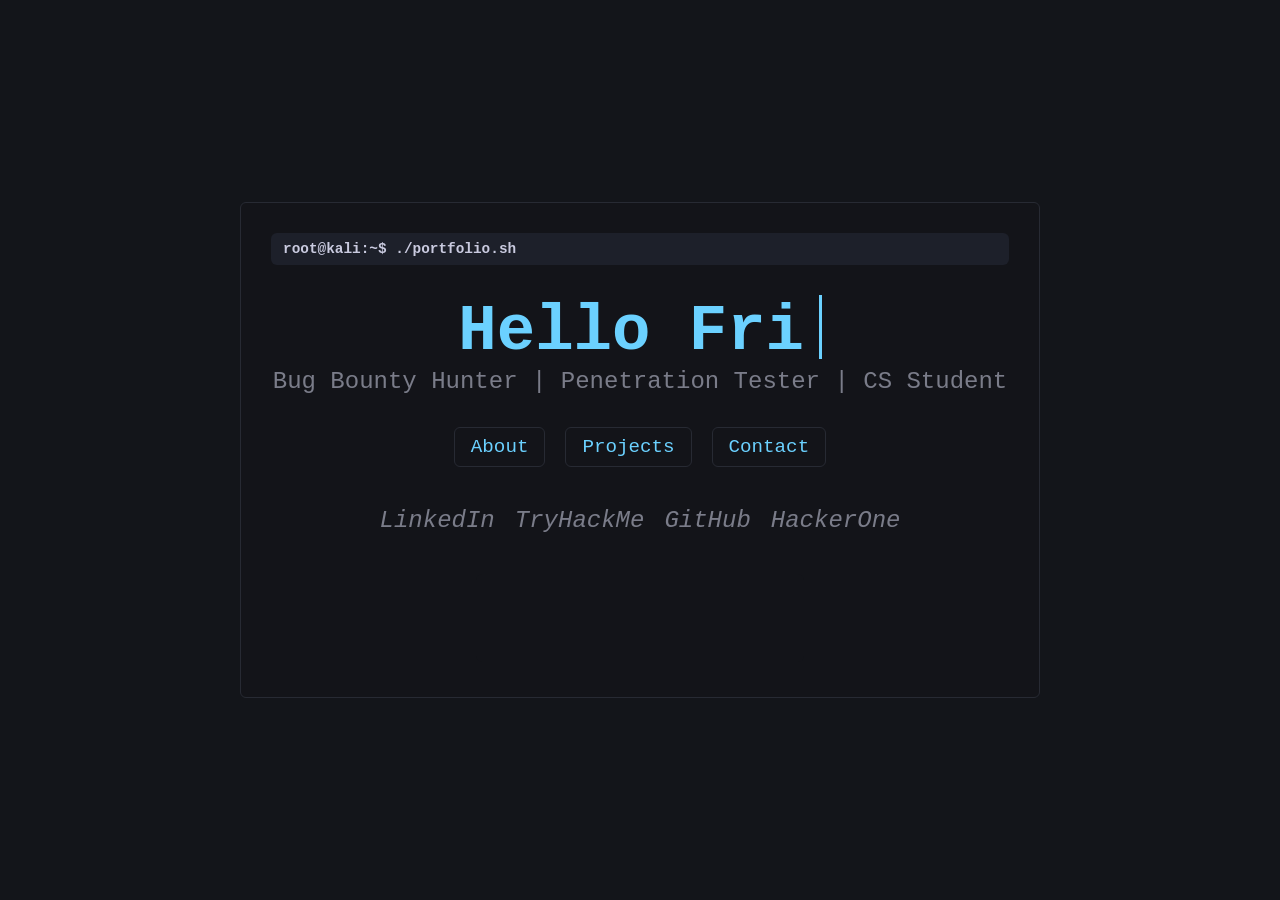
==== index.html @ dfcfa080 "Update typing messages in index.html Removed 'Hello World.' from the typing messages." ====
<!DOCTYPE html>
<html lang="en">
<head>
    <meta charset="UTF-8">
    <meta name="viewport" content="width=device-width, initial-scale=1.0">
    <title>0xSponge - Penetration Tester Portfolio</title>
            <style>
        /* 9. Ghost Shell - Ethereal gray/blue theme */
        :root {
            --bg-primary: #13151a;
            --bg-secondary: rgba(19, 21, 26, 0.8);
            --text-primary: #c9cadf;
            --text-secondary: #7a7c89;
            --accent: #6bd1ff;
            --border: #272a33;
            --header: #1d202a;
        }



        * {
            margin: 0;
            padding: 0;
            box-sizing: border-box;
            font-family: 'Courier New', monospace;
        }

        body {
            background-color: var(--bg-primary);
            color: var(--text-primary);
            height: 100vh;
            display: flex;
            justify-content: center;
            align-items: center;
            flex-direction: column;
            overflow: hidden;
        }

        .container {
            text-align: center;
            padding: 30px;
            background-color: var(--bg-secondary);
            border: 1px solid var(--border);
            border-radius: 6px;
            max-width: 800px;
            width: 90%;
        }

        .typing-text {
            font-size: 4rem;
            font-weight: bold;
            height: 6rem;
            margin-bottom: 2rem;
            color: var(--accent);
        }

        .cursor {
            display: inline-block;
            width: 3px;
            background-color: var(--accent);
            animation: blink 1s infinite;
            margin-left: 5px;
            height: 4rem;
            position: relative;
            top: 10px;
        }

        @keyframes blink {
            0%, 100% { opacity: 1; }
            50% { opacity: 0; }
        }

        .subtitle {
            font-size: 1.5rem;
            margin-bottom: 2rem;
            color: var(--text-secondary);
        }

        .nav-links {
            display: flex;
            justify-content: center;
            gap: 20px;
            margin-top: 20px;
            flex-wrap: wrap;
        }

        .nav-link {
            color: var(--accent);
            text-decoration: none;
            font-size: 1.2rem;
            padding: 8px 16px;
            border: 1px solid var(--border);
            border-radius: 6px;
            transition: all 0.3s ease;
        }

        .nav-link:hover {
            background-color: var(--header);
            border-color: var(--accent);
        }

        .social-icons {
            display: flex;
            justify-content: center;
            gap: 20px;
            margin-top: 40px;
        }

        .social-icon {
            color: var(--text-secondary);
            font-size: 1.5rem;
            transition: color 0.3s ease;
            text-decoration: none;
        }

        .social-icon:hover {
            color: var(--accent);
        }

        .badge-container {
            margin-top: 40px;
            display: inline-block;
            border: 0px solid var(--border);
            border-radius: 6px;
            background-color: var(--bg-secondary);
        }

        .badge-container iframe {
            display: block;
            width: 328.5px;
            height: 87.5px;
            border: none;
        }

        .terminal-header {
            background-color: var(--header);
            color: var(--text-primary);
            padding: 8px 12px;
            font-weight: bold;
            text-align: left;
            margin-bottom: 20px;
            border-radius: 6px;
            font-size: 0.9rem;
        }
    </style>
</head>
<body>
    <div class="container">
        <div class="terminal-header">
            root@kali:~$ ./portfolio.sh
        </div>
        
        <div class="typing-container">
            <span class="typing-text"></span>
            <span class="cursor"></span>
        </div>
        
        <p class="subtitle">Bug Bounty Hunter | Penetration Tester | CS Student</p>
        
        <div class="nav-links">
            <a href="about.html" class="nav-link">About</a>
            <a href="projects.html" class="nav-link">Projects</a>
            <a href="contact.html" class="nav-link">Contact</a>
        </div>
        
        <div class="social-icons">
            <a href="https://www.linkedin.com/in/adhamkhairy" class="social-icon" target="_blank">
                <i>LinkedIn</i>
            </a>
            <a href="https://tryhackme.com/p/justbeing.adham" class="social-icon" target="_blank">
                <i>TryHackMe</i>
            </a>
            <a href="https://github.com/ADHAM-KHAIRY" class="social-icon" target="_blank">
                <i>GitHub</i>
            </a>
            <a href="https://hackerone.com/0xsponge" class="social-icon" target="_blank">
                <i>HackerOne</i>
            </a>
        </div>
        
        <div class="badge-container">
            <iframe src="https://tryhackme.com/api/v2/badges/public-profile?userPublicId=3584664"></iframe>
        </div>
    </div>

    <script>
        document.addEventListener('DOMContentLoaded', function() {
            const textElement = document.querySelector('.typing-text');
            const messages = ['Hello Friend...', '0xSponge'];
            let messageIndex = 0;
            let charIndex = 0;
            let isDeleting = false;
            let typingSpeed = 100;
            let deletingSpeed = 90;
            let pauseBeforeDelete = 700;
            let pauseBeforeType = 300;
            
            function type() {
                const currentMessage = messages[messageIndex];
                
                if (isDeleting) {
                    textElement.textContent = currentMessage.substring(0, charIndex - 1);
                    charIndex--;
                    typingSpeed = deletingSpeed;
                    
                    if (charIndex === 0) {
                        isDeleting = false;
                        messageIndex = (messageIndex + 1) % messages.length;
                        typingSpeed = pauseBeforeType;
                    }
                } else {
                    textElement.textContent = currentMessage.substring(0, charIndex + 1);
                    charIndex++;
                    
                    if (charIndex === currentMessage.length) {
                        isDeleting = true;
                        typingSpeed = pauseBeforeDelete;
                    }
                }
                
                setTimeout(type, typingSpeed);
            }
            
            setTimeout(type, pauseBeforeType);
        });
    </script>
</body>
</html>
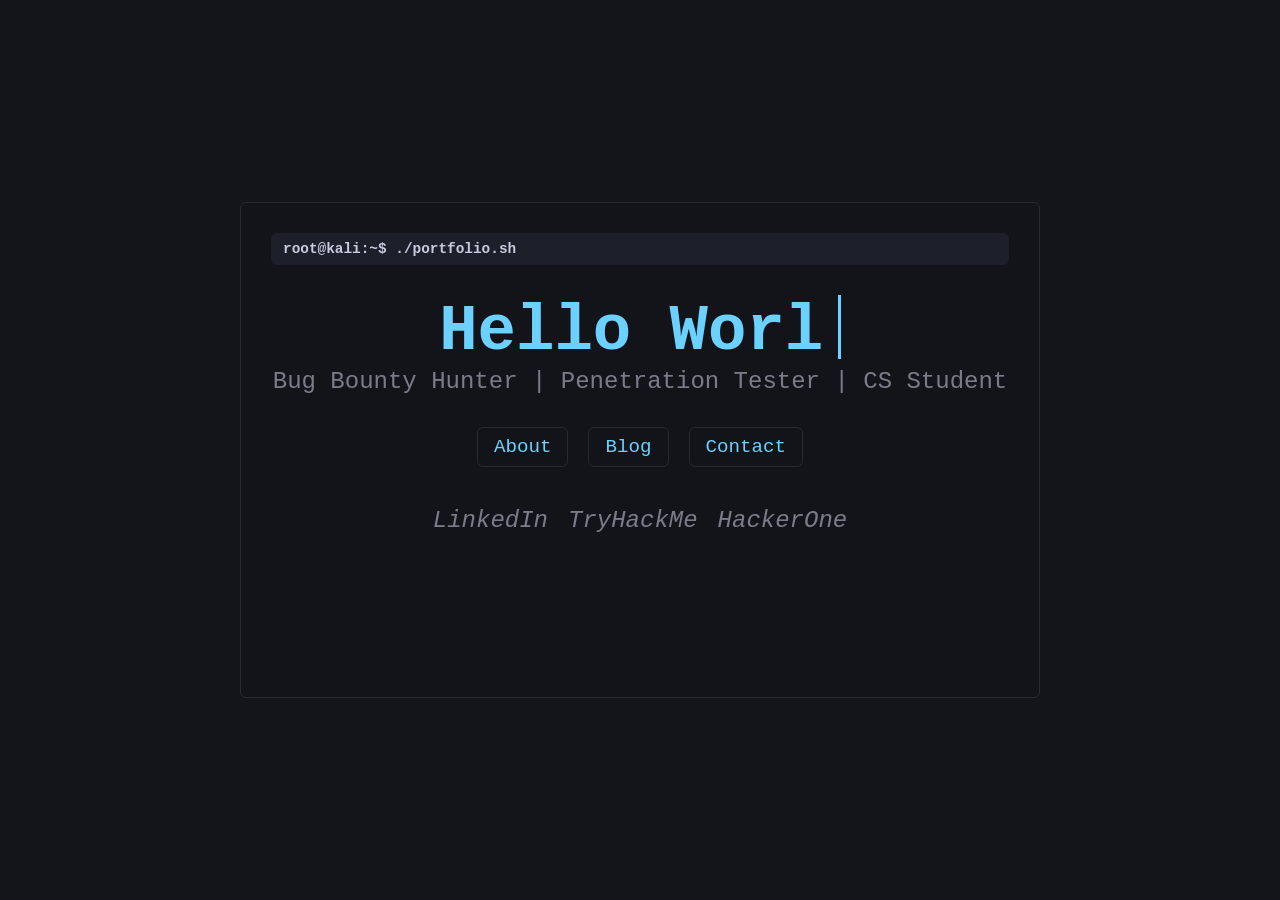
==== commit 2dcd7622: "Refactor index.html for title and responsiveness Updated title and modified social links in index.ht" ====
--- a/index.html
+++ b/index.html
@@ -3,7 +3,7 @@
 <head>
     <meta charset="UTF-8">
     <meta name="viewport" content="width=device-width, initial-scale=1.0">
-    <title>0xSponge - Penetration Tester Portfolio</title>
+    <title>0xSponge</title>
             <style>
         /* 9. Ghost Shell - Ethereal gray/blue theme */
         :root {
@@ -142,6 +142,77 @@
             border-radius: 6px;
             font-size: 0.9rem;
         }
+        
+        @media (max-width: 768px) {
+            .container {
+                padding: 20px 15px;
+                width: 95%;
+            }
+            
+            .typing-text {
+                font-size: 2.5rem;
+                height: 4rem;
+            }
+            
+            .cursor {
+                height: 2.5rem;
+            }
+            
+            .subtitle {
+                font-size: 1.1rem;
+            }
+            
+            .nav-links {
+                gap: 12px;
+            }
+            
+            .nav-link {
+                font-size: 1rem;
+                padding: 6px 12px;
+            }
+            
+            .social-icons {
+                gap: 15px;
+                flex-wrap: wrap;
+            }
+            
+            .social-icon {
+                font-size: 1.2rem;
+            }
+            
+            .terminal-header {
+                font-size: 0.75rem;
+            }
+        }
+        
+        @media (max-width: 480px) {
+            .typing-text {
+                font-size: 2rem;
+                height: 3.5rem;
+            }
+            
+            .cursor {
+                height: 2rem;
+            }
+            
+            .subtitle {
+                font-size: 1rem;
+            }
+            
+            .nav-link {
+                font-size: 0.9rem;
+                padding: 5px 10px;
+            }
+            
+            .terminal-header {
+                font-size: 0.7rem;
+            }
+            
+            .badge-container iframe {
+                width: 280px;
+                height: 75px;
+            }
+        }
     </style>
 </head>
 <body>
@@ -159,21 +230,18 @@
         
         <div class="nav-links">
             <a href="about.html" class="nav-link">About</a>
-            <a href="projects.html" class="nav-link">Projects</a>
+            <a href="blog.html" class="nav-link">Blog</a>
             <a href="contact.html" class="nav-link">Contact</a>
         </div>
         
         <div class="social-icons">
-            <a href="https://www.linkedin.com/in/adhamkhairy" class="social-icon" target="_blank">
+            <a href="https://www.linkedin.com/in/adham-khairy-985834323/" class="social-icon" target="_blank">
                 <i>LinkedIn</i>
             </a>
-            <a href="https://tryhackme.com/p/justbeing.adham" class="social-icon" target="_blank">
+            <a href="https://tryhackme.com/p/0xAdham" class="social-icon" target="_blank">
                 <i>TryHackMe</i>
             </a>
-            <a href="https://github.com/ADHAM-KHAIRY" class="social-icon" target="_blank">
-                <i>GitHub</i>
-            </a>
-            <a href="https://hackerone.com/0xsponge" class="social-icon" target="_blank">
+            <a href="https://hackerone.com/0xadham?type=user" class="social-icon" target="_blank">
                 <i>HackerOne</i>
             </a>
         </div>
@@ -186,7 +254,7 @@
     <script>
         document.addEventListener('DOMContentLoaded', function() {
             const textElement = document.querySelector('.typing-text');
-            const messages = ['Hello Friend...', '0xSponge'];
+            const messages = ['Hello World.', 'Hello Friend...', '0xSponge'];
             let messageIndex = 0;
             let charIndex = 0;
             let isDeleting = false;
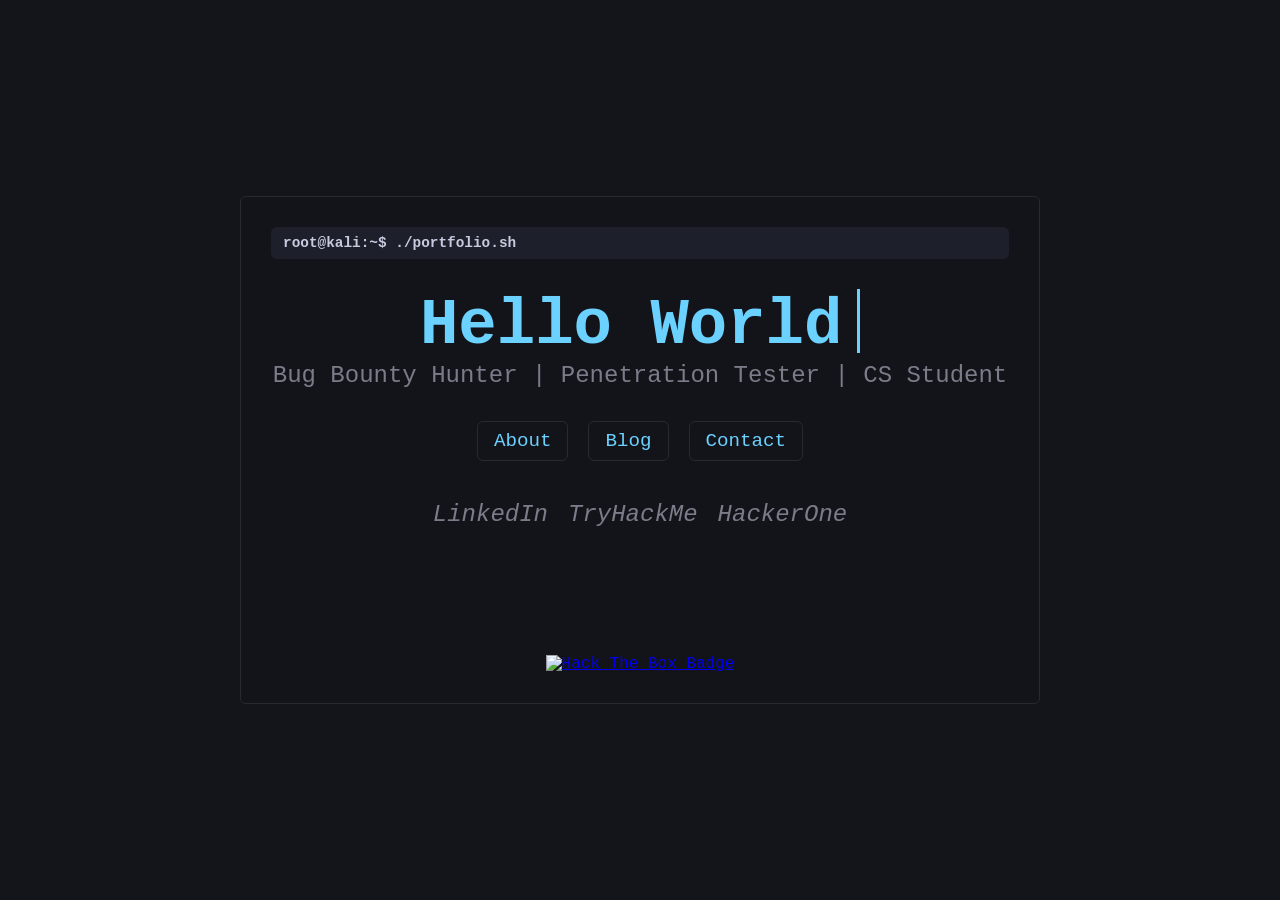
==== commit 3e06e1de: "Add Hack The Box badge link to index.html" ====
--- a/index.html
+++ b/index.html
@@ -248,6 +248,9 @@
         
         <div class="badge-container">
             <iframe src="https://tryhackme.com/api/v2/badges/public-profile?userPublicId=3584664"></iframe>
+            <a href="https://app.hackthebox.com/users/2482072" target="_blank">
+              <img src="https://www.hackthebox.com/badge/image/2482072" alt="Hack The Box Badge">
+            </a>
         </div>
     </div>
 
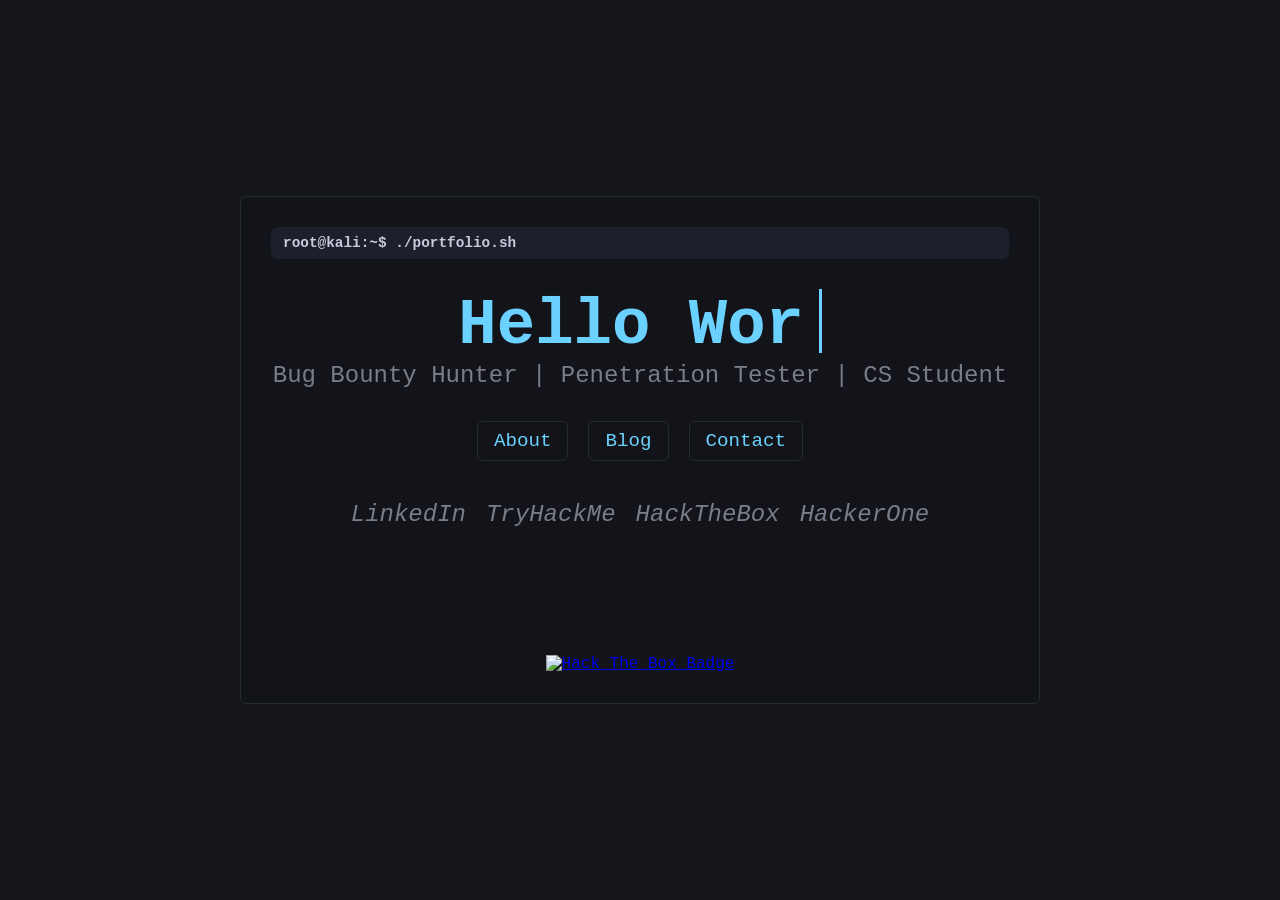
==== commit c248ef0a: "Add HackTheBox link to social icons" ====
--- a/index.html
+++ b/index.html
@@ -240,6 +240,9 @@
             </a>
             <a href="https://tryhackme.com/p/0xAdham" class="social-icon" target="_blank">
                 <i>TryHackMe</i>
+            </a>
+            <a href="https://app.hackthebox.com/users/2482072" class="social-icon" target="_blank">
+                <i>HackTheBox</i>
             </a>
             <a href="https://hackerone.com/0xadham?type=user" class="social-icon" target="_blank">
                 <i>HackerOne</i>
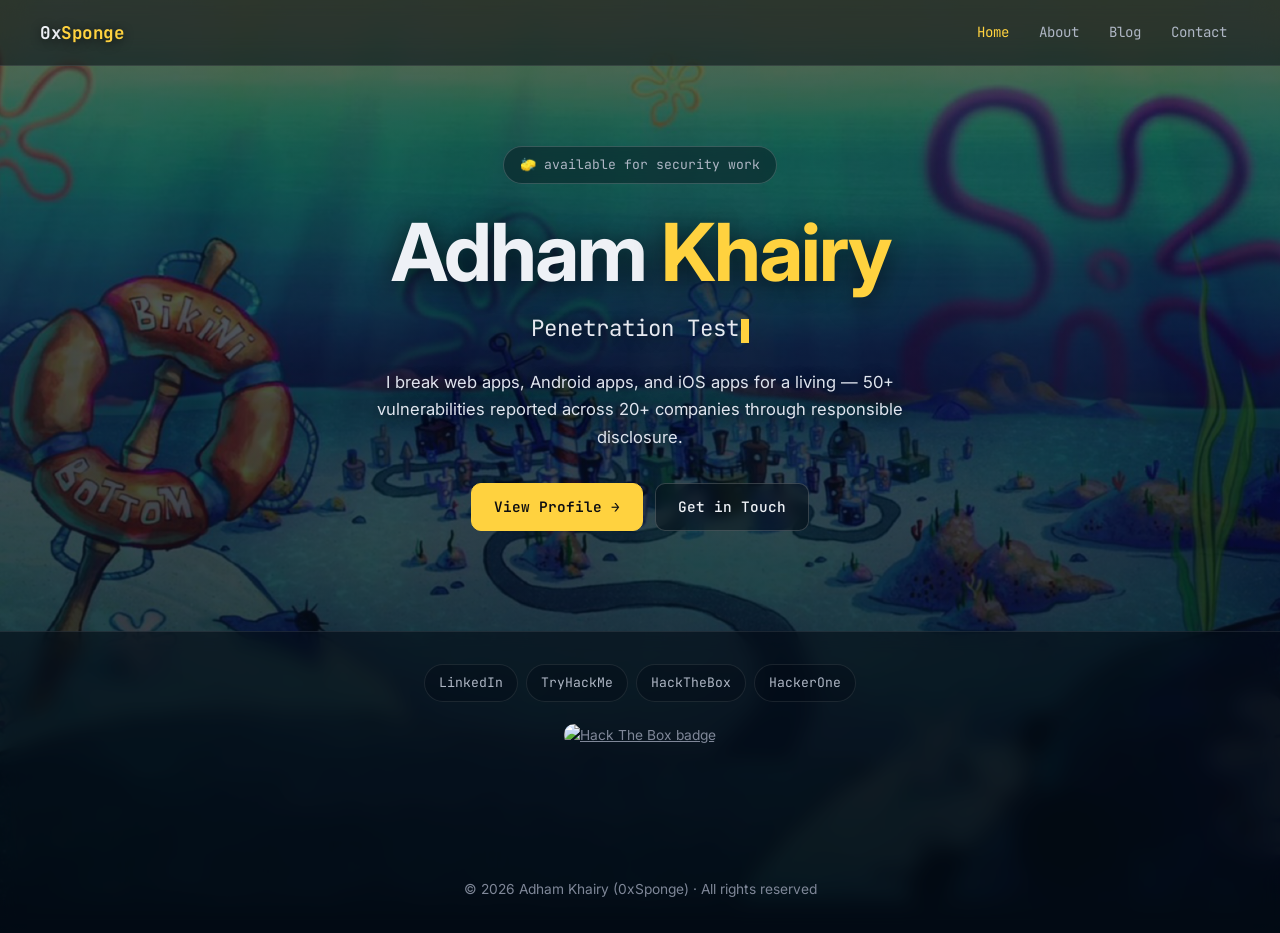
==== commit 7491cc22: "Add files via upload" ====
--- a/index.html
+++ b/index.html
@@ -3,300 +3,60 @@
 <head>
     <meta charset="UTF-8">
     <meta name="viewport" content="width=device-width, initial-scale=1.0">
-    <title>0xSponge</title>
-            <style>
-        /* 9. Ghost Shell - Ethereal gray/blue theme */
-        :root {
-            --bg-primary: #13151a;
-            --bg-secondary: rgba(19, 21, 26, 0.8);
-            --text-primary: #c9cadf;
-            --text-secondary: #7a7c89;
-            --accent: #6bd1ff;
-            --border: #272a33;
-            --header: #1d202a;
-        }
-
-
-
-        * {
-            margin: 0;
-            padding: 0;
-            box-sizing: border-box;
-            font-family: 'Courier New', monospace;
-        }
-
-        body {
-            background-color: var(--bg-primary);
-            color: var(--text-primary);
-            height: 100vh;
-            display: flex;
-            justify-content: center;
-            align-items: center;
-            flex-direction: column;
-            overflow: hidden;
-        }
-
-        .container {
-            text-align: center;
-            padding: 30px;
-            background-color: var(--bg-secondary);
-            border: 1px solid var(--border);
-            border-radius: 6px;
-            max-width: 800px;
-            width: 90%;
-        }
-
-        .typing-text {
-            font-size: 4rem;
-            font-weight: bold;
-            height: 6rem;
-            margin-bottom: 2rem;
-            color: var(--accent);
-        }
-
-        .cursor {
-            display: inline-block;
-            width: 3px;
-            background-color: var(--accent);
-            animation: blink 1s infinite;
-            margin-left: 5px;
-            height: 4rem;
-            position: relative;
-            top: 10px;
-        }
-
-        @keyframes blink {
-            0%, 100% { opacity: 1; }
-            50% { opacity: 0; }
-        }
-
-        .subtitle {
-            font-size: 1.5rem;
-            margin-bottom: 2rem;
-            color: var(--text-secondary);
-        }
-
-        .nav-links {
-            display: flex;
-            justify-content: center;
-            gap: 20px;
-            margin-top: 20px;
-            flex-wrap: wrap;
-        }
-
-        .nav-link {
-            color: var(--accent);
-            text-decoration: none;
-            font-size: 1.2rem;
-            padding: 8px 16px;
-            border: 1px solid var(--border);
-            border-radius: 6px;
-            transition: all 0.3s ease;
-        }
-
-        .nav-link:hover {
-            background-color: var(--header);
-            border-color: var(--accent);
-        }
-
-        .social-icons {
-            display: flex;
-            justify-content: center;
-            gap: 20px;
-            margin-top: 40px;
-        }
-
-        .social-icon {
-            color: var(--text-secondary);
-            font-size: 1.5rem;
-            transition: color 0.3s ease;
-            text-decoration: none;
-        }
-
-        .social-icon:hover {
-            color: var(--accent);
-        }
-
-        .badge-container {
-            margin-top: 40px;
-            display: inline-block;
-            border: 0px solid var(--border);
-            border-radius: 6px;
-            background-color: var(--bg-secondary);
-        }
-
-        .badge-container iframe {
-            display: block;
-            width: 328.5px;
-            height: 87.5px;
-            border: none;
-        }
-
-        .terminal-header {
-            background-color: var(--header);
-            color: var(--text-primary);
-            padding: 8px 12px;
-            font-weight: bold;
-            text-align: left;
-            margin-bottom: 20px;
-            border-radius: 6px;
-            font-size: 0.9rem;
-        }
-        
-        @media (max-width: 768px) {
-            .container {
-                padding: 20px 15px;
-                width: 95%;
-            }
-            
-            .typing-text {
-                font-size: 2.5rem;
-                height: 4rem;
-            }
-            
-            .cursor {
-                height: 2.5rem;
-            }
-            
-            .subtitle {
-                font-size: 1.1rem;
-            }
-            
-            .nav-links {
-                gap: 12px;
-            }
-            
-            .nav-link {
-                font-size: 1rem;
-                padding: 6px 12px;
-            }
-            
-            .social-icons {
-                gap: 15px;
-                flex-wrap: wrap;
-            }
-            
-            .social-icon {
-                font-size: 1.2rem;
-            }
-            
-            .terminal-header {
-                font-size: 0.75rem;
-            }
-        }
-        
-        @media (max-width: 480px) {
-            .typing-text {
-                font-size: 2rem;
-                height: 3.5rem;
-            }
-            
-            .cursor {
-                height: 2rem;
-            }
-            
-            .subtitle {
-                font-size: 1rem;
-            }
-            
-            .nav-link {
-                font-size: 0.9rem;
-                padding: 5px 10px;
-            }
-            
-            .terminal-header {
-                font-size: 0.7rem;
-            }
-            
-            .badge-container iframe {
-                width: 280px;
-                height: 75px;
-            }
-        }
-    </style>
+    <title>0xSponge — Adham Khairy | Penetration Tester</title>
+    <meta name="description" content="Adham Khairy (0xSponge) — Penetration Tester & Bug Bounty Hunter specializing in web application and Active Directory exploitation.">
+    <meta name="author" content="Adham Khairy">
+    <meta property="og:title" content="0xSponge — Adham Khairy">
+    <meta property="og:description" content="Penetration Tester & Bug Bounty Hunter. 50+ vulnerabilities reported across 20+ companies.">
+    <meta property="og:type" content="website">
+    <meta property="og:url" content="https://0xsponge.me/">
+    <meta name="twitter:card" content="summary">
+    <link rel="icon" href="data:image/svg+xml,<svg xmlns='http://www.w3.org/2000/svg' viewBox='0 0 100 100'><text y='.9em' font-size='90'>🧽</text></svg>">
+    <link rel="preconnect" href="https://fonts.googleapis.com">
+    <link rel="preconnect" href="https://fonts.gstatic.com" crossorigin>
+    <link href="https://fonts.googleapis.com/css2?family=Inter:wght@400;500;600;700&family=JetBrains+Mono:wght@400;500;700&display=swap" rel="stylesheet">
+    <link rel="stylesheet" href="style.css">
 </head>
 <body>
-    <div class="container">
-        <div class="terminal-header">
-            root@kali:~$ ./portfolio.sh
+    <header class="site-header">
+        <a class="brand" href="index.html">0x<span>Sponge</span></a>
+        <nav class="nav">
+            <a href="index.html" class="active">Home</a>
+            <a href="about.html">About</a>
+            <a href="blog.html">Blog</a>
+            <a href="contact.html">Contact</a>
+        </nav>
+    </header>
+
+    <main class="hero">
+        <span class="eyebrow">🧽 available for security work</span>
+        <h1>Adham <span class="grad">Khairy</span></h1>
+        <div class="type-line">
+            <span data-type='["Penetration Tester","Bug Bounty Hunter","0xSponge"]'></span><span class="cursor"></span>
         </div>
-        
-        <div class="typing-container">
-            <span class="typing-text"></span>
-            <span class="cursor"></span>
+        <p class="sub">I break web apps, Android apps, and iOS apps for a living — 50+ vulnerabilities reported across 20+ companies through responsible disclosure.</p>
+        <div class="hero-actions">
+            <a class="btn btn-primary" href="about.html">View Profile →</a>
+            <a class="btn btn-ghost" href="contact.html">Get in Touch</a>
         </div>
-        
-        <p class="subtitle">Bug Bounty Hunter | Penetration Tester | CS Student</p>
-        
-        <div class="nav-links">
-            <a href="about.html" class="nav-link">About</a>
-            <a href="blog.html" class="nav-link">Blog</a>
-            <a href="contact.html" class="nav-link">Contact</a>
+    </main>
+
+    <footer class="site-footer">
+        <div class="socials">
+            <a href="https://www.linkedin.com/in/adham-khairy-985834323/" target="_blank" rel="noopener" aria-label="LinkedIn profile">LinkedIn</a>
+            <a href="https://tryhackme.com/p/0xAdham" target="_blank" rel="noopener" aria-label="TryHackMe profile">TryHackMe</a>
+            <a href="https://app.hackthebox.com/users/2482072" target="_blank" rel="noopener" aria-label="Hack The Box profile">HackTheBox</a>
+            <a href="https://hackerone.com/0xadham?type=user" target="_blank" rel="noopener" aria-label="HackerOne profile">HackerOne</a>
         </div>
-        
-        <div class="social-icons">
-            <a href="https://www.linkedin.com/in/adham-khairy-985834323/" class="social-icon" target="_blank">
-                <i>LinkedIn</i>
+        <div class="badge-row">
+            <a href="https://app.hackthebox.com/users/2482072" target="_blank" rel="noopener">
+                <img src="https://www.hackthebox.com/badge/image/2482072" alt="Hack The Box badge">
             </a>
-            <a href="https://tryhackme.com/p/0xAdham" class="social-icon" target="_blank">
-                <i>TryHackMe</i>
-            </a>
-            <a href="https://app.hackthebox.com/users/2482072" class="social-icon" target="_blank">
-                <i>HackTheBox</i>
-            </a>
-            <a href="https://hackerone.com/0xadham?type=user" class="social-icon" target="_blank">
-                <i>HackerOne</i>
-            </a>
+            <iframe src="https://tryhackme.com/api/v2/badges/public-profile?userPublicId=3584664" title="TryHackMe badge" scrolling="no"></iframe>
         </div>
-        
-        <div class="badge-container">
-            <iframe src="https://tryhackme.com/api/v2/badges/public-profile?userPublicId=3584664"></iframe>
-            <a href="https://app.hackthebox.com/users/2482072" target="_blank">
-              <img src="https://www.hackthebox.com/badge/image/2482072" alt="Hack The Box Badge">
-            </a>
-        </div>
-    </div>
+        <p style="margin-top:22px;">© 2026 Adham Khairy (0xSponge) · All rights reserved</p>
+    </footer>
 
-    <script>
-        document.addEventListener('DOMContentLoaded', function() {
-            const textElement = document.querySelector('.typing-text');
-            const messages = ['Hello World.', 'Hello Friend...', '0xSponge'];
-            let messageIndex = 0;
-            let charIndex = 0;
-            let isDeleting = false;
-            let typingSpeed = 100;
-            let deletingSpeed = 90;
-            let pauseBeforeDelete = 700;
-            let pauseBeforeType = 300;
-            
-            function type() {
-                const currentMessage = messages[messageIndex];
-                
-                if (isDeleting) {
-                    textElement.textContent = currentMessage.substring(0, charIndex - 1);
-                    charIndex--;
-                    typingSpeed = deletingSpeed;
-                    
-                    if (charIndex === 0) {
-                        isDeleting = false;
-                        messageIndex = (messageIndex + 1) % messages.length;
-                        typingSpeed = pauseBeforeType;
-                    }
-                } else {
-                    textElement.textContent = currentMessage.substring(0, charIndex + 1);
-                    charIndex++;
-                    
-                    if (charIndex === currentMessage.length) {
-                        isDeleting = true;
-                        typingSpeed = pauseBeforeDelete;
-                    }
-                }
-                
-                setTimeout(type, typingSpeed);
-            }
-            
-            setTimeout(type, pauseBeforeType);
-        });
-    </script>
+    <script src="app.js"></script>
 </body>
 </html>
--- a/style.css
+++ b/style.css
@@ -0,0 +1,513 @@
+/* ============================================================
+   0xSponge — Bikini Bottom photo background + dark glass
+   drop your image at  assets/bikini-bottom.jpg
+   ============================================================ */
+
+:root {
+    --overlay-1: rgba(5, 16, 27, 0.62);
+    --overlay-2: rgba(3, 11, 20, 0.86);
+    --glass:     rgba(13, 19, 27, 0.68);
+    --glass-2:   rgba(20, 28, 38, 0.72);
+    --border:    rgba(255, 255, 255, 0.09);
+    --border-2:  rgba(255, 255, 255, 0.18);
+    --text:      #eef1f6;
+    --muted:     #aeb6c4;
+    --faint:     #7f8798;
+    --accent:    #ffd23f;   /* sponge yellow */
+    --accent-dim:#d9b23a;
+
+    --radius: 14px;
+    --maxw:   980px;
+    --mono:   'JetBrains Mono', ui-monospace, 'Courier New', monospace;
+    --sans:   'Inter', system-ui, -apple-system, sans-serif;
+}
+
+* { margin: 0; padding: 0; box-sizing: border-box; }
+html { scroll-behavior: smooth; }
+
+body {
+    font-family: var(--sans);
+    color: var(--text);
+    line-height: 1.65;
+    min-height: 100vh;
+    display: flex;
+    flex-direction: column;
+    -webkit-font-smoothing: antialiased;
+    overflow-x: hidden;
+
+    /* the real Bikini Bottom photo, darkened for readability */
+    background:
+        linear-gradient(180deg, var(--overlay-1), var(--overlay-2)),
+        url('bikini-bottom.jpg') center center / cover no-repeat fixed,
+        radial-gradient(120% 90% at 50% 0%, #10496b, #061421 70%);
+    background-blend-mode: normal;
+}
+/* fallback tint when the image is missing shows the radial gradient above */
+
+a { color: inherit; }
+::selection { background: var(--accent); color: #0d0e11; }
+
+/* ============================================================
+   HEADER / NAV
+   ============================================================ */
+.site-header {
+    position: sticky;
+    top: 0;
+    z-index: 50;
+    display: flex;
+    align-items: center;
+    justify-content: space-between;
+    gap: 20px;
+    padding: 14px clamp(16px, 5vw, 40px);
+    background: rgba(4, 12, 20, 0.55);
+    backdrop-filter: blur(12px);
+    -webkit-backdrop-filter: blur(12px);
+    border-bottom: 1px solid var(--border);
+}
+.brand {
+    font-family: var(--mono);
+    font-weight: 700;
+    font-size: 1.1rem;
+    letter-spacing: -0.5px;
+    text-decoration: none;
+    color: var(--text);
+    text-shadow: 0 2px 10px rgba(0, 0, 0, 0.6);
+}
+.brand span { color: var(--accent); }
+.nav { display: flex; gap: 4px; }
+.nav a {
+    font-family: var(--mono);
+    color: var(--muted);
+    text-decoration: none;
+    font-size: 0.88rem;
+    padding: 7px 13px;
+    border-radius: 8px;
+    transition: color 0.15s ease, background 0.15s ease;
+}
+.nav a:hover { color: var(--text); background: rgba(255, 255, 255, 0.08); }
+.nav a.active { color: var(--accent); }
+
+/* ============================================================
+   HERO
+   ============================================================ */
+.hero {
+    flex: 1;
+    display: flex;
+    flex-direction: column;
+    align-items: center;
+    justify-content: center;
+    text-align: center;
+    padding: 80px 20px 100px;
+}
+.eyebrow {
+    font-family: var(--mono);
+    font-size: 0.82rem;
+    color: var(--muted);
+    padding: 7px 16px;
+    border: 1px solid var(--border-2);
+    border-radius: 100px;
+    background: rgba(4, 12, 20, 0.4);
+    backdrop-filter: blur(6px);
+    -webkit-backdrop-filter: blur(6px);
+    margin-bottom: 28px;
+}
+.hero h1 {
+    font-size: clamp(2.8rem, 9vw, 5rem);
+    font-weight: 700;
+    letter-spacing: -2px;
+    line-height: 1;
+    margin-bottom: 18px;
+    text-shadow: 0 4px 26px rgba(0, 0, 0, 0.65);
+}
+.hero h1 .grad { color: var(--accent); }
+.type-line {
+    font-family: var(--mono);
+    font-size: clamp(1rem, 3vw, 1.4rem);
+    color: #e6e9f0;
+    min-height: 1.9rem;
+    margin-bottom: 22px;
+    text-shadow: 0 2px 14px rgba(0, 0, 0, 0.7);
+}
+.type-line .cursor {
+    display: inline-block;
+    width: 8px;
+    height: 1.05em;
+    background: var(--accent);
+    margin-left: 2px;
+    vertical-align: text-bottom;
+    animation: blink 1.1s step-end infinite;
+}
+@keyframes blink { 50% { opacity: 0; } }
+
+.hero .sub {
+    color: #dfe4ee;
+    max-width: 560px;
+    font-size: 1.04rem;
+    margin-bottom: 32px;
+    text-shadow: 0 2px 14px rgba(0, 0, 0, 0.7);
+}
+.hero-actions { display: flex; gap: 12px; flex-wrap: wrap; justify-content: center; }
+
+/* ============================================================
+   BUTTONS
+   ============================================================ */
+.btn {
+    display: inline-flex;
+    align-items: center;
+    gap: 8px;
+    padding: 11px 22px;
+    border-radius: 10px;
+    font-family: var(--mono);
+    font-weight: 500;
+    font-size: 0.9rem;
+    text-decoration: none;
+    cursor: pointer;
+    border: 1px solid var(--border-2);
+    transition: border-color 0.15s ease, color 0.15s ease, background 0.15s ease, transform 0.15s ease;
+}
+.btn-primary { background: var(--accent); color: #0d0e11; border-color: var(--accent); font-weight: 600; }
+.btn-primary:hover { background: #ffdd63; border-color: #ffdd63; transform: translateY(-2px); }
+.btn-ghost { background: rgba(4, 12, 20, 0.5); color: var(--text); backdrop-filter: blur(6px); -webkit-backdrop-filter: blur(6px); }
+.btn-ghost:hover { border-color: var(--accent); color: var(--accent); transform: translateY(-2px); }
+
+/* ============================================================
+   LAYOUT / SECTIONS
+   ============================================================ */
+main {
+    flex: 1;
+    width: 100%;
+    max-width: var(--maxw);
+    margin: 0 auto;
+    padding: 56px clamp(16px, 5vw, 24px) 30px;
+}
+.section { margin-bottom: 58px; }
+.section-head {
+    display: flex;
+    align-items: center;
+    gap: 12px;
+    margin-bottom: 26px;
+}
+.section-head .idx {
+    font-family: var(--mono);
+    font-size: 0.9rem;
+    color: var(--accent);
+    text-shadow: 0 2px 10px rgba(0, 0, 0, 0.6);
+}
+.section-head h2 {
+    font-size: clamp(1.5rem, 4vw, 1.8rem);
+    font-weight: 700;
+    letter-spacing: -0.5px;
+    white-space: nowrap;
+    text-shadow: 0 2px 16px rgba(0, 0, 0, 0.65);
+}
+.section-head::after {
+    content: "";
+    flex: 1;
+    height: 1px;
+    background: var(--border-2);
+}
+
+.page-intro { color: var(--muted); max-width: 640px; margin-bottom: 30px; text-shadow: 0 2px 12px rgba(0, 0, 0, 0.6); }
+
+/* ---- small mono sign ---- */
+.sign {
+    display: inline-flex;
+    align-items: center;
+    gap: 8px;
+    font-family: var(--mono);
+    font-size: 0.85rem;
+    color: var(--muted);
+    border: 1px solid var(--border-2);
+    border-radius: 8px;
+    padding: 7px 14px;
+    margin-bottom: 26px;
+    background: rgba(4, 12, 20, 0.4);
+    backdrop-filter: blur(6px);
+    -webkit-backdrop-filter: blur(6px);
+}
+.sign .emoji { font-size: 1rem; }
+
+/* ============================================================
+   GLASS CARD
+   ============================================================ */
+.card {
+    background: var(--glass);
+    border: 1px solid var(--border);
+    border-radius: var(--radius);
+    padding: 24px;
+    backdrop-filter: blur(10px);
+    -webkit-backdrop-filter: blur(10px);
+    box-shadow: 0 14px 40px -18px rgba(0, 0, 0, 0.7);
+    transition: border-color 0.15s ease;
+}
+.card:hover { border-color: var(--border-2); }
+.card h3 { font-size: 1.1rem; margin-bottom: 12px; }
+.card p { color: var(--muted); }
+.card p + p { margin-top: 12px; }
+.card strong { color: var(--text); font-weight: 600; }
+.stack { display: flex; flex-direction: column; gap: 20px; }
+
+/* ============================================================
+   STATS
+   ============================================================ */
+.stats { display: grid; grid-template-columns: repeat(4, 1fr); gap: 12px; }
+.stat {
+    text-align: center;
+    padding: 22px 12px;
+    background: var(--glass);
+    border: 1px solid var(--border);
+    border-radius: var(--radius);
+    backdrop-filter: blur(10px);
+    -webkit-backdrop-filter: blur(10px);
+    box-shadow: 0 14px 40px -18px rgba(0, 0, 0, 0.7);
+    transition: border-color 0.15s ease, transform 0.15s ease;
+}
+.stat:hover { border-color: var(--border-2); transform: translateY(-3px); }
+.stat .num {
+    font-family: var(--mono);
+    font-size: clamp(1.6rem, 5vw, 2.2rem);
+    font-weight: 700;
+    color: var(--accent);
+    line-height: 1;
+}
+.stat .lbl { color: var(--muted); font-size: 0.8rem; margin-top: 8px; }
+
+/* ============================================================
+   TIMELINE
+   ============================================================ */
+.timeline {
+    position: relative;
+    padding: 26px 26px 26px 42px;
+    background: var(--glass);
+    border: 1px solid var(--border);
+    border-radius: var(--radius);
+    backdrop-filter: blur(10px);
+    -webkit-backdrop-filter: blur(10px);
+    box-shadow: 0 14px 40px -18px rgba(0, 0, 0, 0.7);
+}
+.timeline::before {
+    content: "";
+    position: absolute;
+    left: 22px;
+    top: 30px;
+    bottom: 30px;
+    width: 2px;
+    background: linear-gradient(var(--accent), rgba(255, 210, 63, 0.1));
+}
+.tl-item { position: relative; margin-bottom: 26px; }
+.tl-item:last-child { margin-bottom: 0; }
+.tl-item::before {
+    content: "";
+    position: absolute;
+    left: -25px;
+    top: 7px;
+    width: 10px;
+    height: 10px;
+    border-radius: 50%;
+    background: var(--accent);
+    box-shadow: 0 0 0 3px rgba(255, 210, 63, 0.18);
+}
+.tl-top { display: flex; justify-content: space-between; align-items: baseline; flex-wrap: wrap; gap: 6px; }
+.tl-role { font-weight: 600; font-size: 1.02rem; }
+.tl-date { font-family: var(--mono); font-size: 0.78rem; color: var(--faint); }
+.tl-co { color: var(--accent-dim); font-size: 0.88rem; margin-top: 2px; }
+.tl-item ul { margin: 10px 0 0 16px; color: var(--muted); font-size: 0.92rem; }
+.tl-item li { margin-bottom: 6px; }
+.tl-item li strong { color: var(--text); }
+
+/* ============================================================
+   SKILLS / CHIPS
+   ============================================================ */
+.skill-group + .skill-group { margin-top: 20px; }
+.skill-group h4 {
+    font-family: var(--mono);
+    font-size: 0.78rem;
+    text-transform: uppercase;
+    letter-spacing: 1px;
+    color: var(--accent-dim);
+    margin-bottom: 11px;
+}
+.chips { display: flex; flex-wrap: wrap; gap: 7px; }
+.chip {
+    font-family: var(--mono);
+    font-size: 0.8rem;
+    padding: 5px 12px;
+    border-radius: 100px;
+    background: var(--glass-2);
+    border: 1px solid var(--border);
+    color: var(--muted);
+    transition: color 0.15s ease, border-color 0.15s ease;
+}
+.chip:hover { color: var(--accent); border-color: var(--border-2); }
+
+/* ============================================================
+   CERTIFICATIONS
+   ============================================================ */
+.cert-grid { display: grid; grid-template-columns: repeat(auto-fill, minmax(300px, 1fr)); gap: 12px; }
+.cert {
+    display: flex;
+    gap: 14px;
+    align-items: flex-start;
+    padding: 16px;
+    background: var(--glass);
+    border: 1px solid var(--border);
+    border-radius: var(--radius);
+    backdrop-filter: blur(10px);
+    -webkit-backdrop-filter: blur(10px);
+    box-shadow: 0 14px 40px -18px rgba(0, 0, 0, 0.7);
+    transition: border-color 0.15s ease, transform 0.15s ease;
+}
+.cert:hover { border-color: var(--border-2); transform: translateY(-2px); }
+.cert .ic {
+    flex-shrink: 0;
+    width: 42px;
+    height: 42px;
+    border-radius: 11px;
+    display: grid;
+    place-items: center;
+    font-family: var(--mono);
+    font-weight: 700;
+    font-size: 0.72rem;
+    color: var(--accent);
+    background: rgba(255, 210, 63, 0.1);
+    border: 1px solid rgba(255, 210, 63, 0.25);
+}
+a.cert { text-decoration: none; color: inherit; }
+.cert .t { font-weight: 600; font-size: 0.94rem; line-height: 1.35; }
+.cert .m { color: var(--muted); font-size: 0.82rem; margin-top: 3px; }
+.cert .v { font-family: var(--mono); font-size: 0.72rem; color: var(--accent); margin-top: 6px; opacity: 0; transition: opacity 0.15s ease; }
+a.cert:hover .v { opacity: 1; }
+a.cert:hover .ic { background: rgba(255, 210, 63, 0.2); }
+
+/* ============================================================
+   BLOG
+   ============================================================ */
+.blog-grid { display: grid; grid-template-columns: repeat(auto-fill, minmax(300px, 1fr)); gap: 16px; }
+.blog-link { text-decoration: none; color: inherit; }
+.blog-card {
+    background: var(--glass);
+    border: 1px solid var(--border);
+    border-radius: var(--radius);
+    padding: 16px;
+    height: 100%;
+    display: flex;
+    flex-direction: column;
+    backdrop-filter: blur(10px);
+    -webkit-backdrop-filter: blur(10px);
+    box-shadow: 0 14px 40px -18px rgba(0, 0, 0, 0.7);
+    transition: border-color 0.15s ease, transform 0.15s ease;
+}
+.blog-link:hover .blog-card { border-color: var(--border-2); transform: translateY(-3px); }
+.blog-card-thumbnail { width: 100%; height: 160px; object-fit: cover; border-radius: 10px; margin-bottom: 14px; border: 1px solid var(--border); }
+.blog-title { font-size: 1.02rem; font-weight: 600; margin-bottom: 9px; line-height: 1.4; }
+.blog-description {
+    color: var(--muted); font-size: 0.88rem; flex-grow: 1;
+    display: -webkit-box; -webkit-line-clamp: 3; -webkit-box-orient: vertical; overflow: hidden;
+}
+.blog-meta { display: flex; justify-content: space-between; align-items: center; margin-top: 14px; padding-top: 13px; border-top: 1px solid var(--border); gap: 10px; flex-wrap: wrap; }
+.blog-date { font-family: var(--mono); color: var(--faint); font-size: 0.76rem; }
+.blog-tags { display: flex; gap: 5px; flex-wrap: wrap; }
+.blog-tag { font-family: var(--mono); background: var(--glass-2); color: var(--accent-dim); padding: 2px 9px; border-radius: 100px; font-size: 0.7rem; border: 1px solid var(--border); }
+
+/* skeleton */
+.skeleton-card { background: var(--glass); border: 1px solid var(--border); border-radius: var(--radius); padding: 16px; backdrop-filter: blur(10px); -webkit-backdrop-filter: blur(10px); }
+.skeleton-thumb, .skeleton-line {
+    background: linear-gradient(90deg, rgba(255,255,255,0.04) 25%, rgba(255,255,255,0.1) 50%, rgba(255,255,255,0.04) 75%);
+    background-size: 200% 100%;
+    animation: shimmer 1.4s infinite;
+    border-radius: 8px;
+}
+.skeleton-thumb { width: 100%; height: 160px; margin-bottom: 14px; }
+.skeleton-line { height: 12px; margin-bottom: 9px; border-radius: 100px; }
+.skeleton-line.short { width: 55%; }
+.skeleton-line.medium { width: 80%; }
+.skeleton-line.full { width: 100%; }
+@keyframes shimmer { 0% { background-position: -200% 0; } 100% { background-position: 200% 0; } }
+
+.error-state {
+    grid-column: 1 / -1;
+    background: var(--glass);
+    border: 1px solid var(--border);
+    border-radius: var(--radius);
+    padding: 22px;
+    text-align: center;
+    color: var(--muted);
+    backdrop-filter: blur(10px);
+    -webkit-backdrop-filter: blur(10px);
+}
+.error-state code { display: block; margin-top: 8px; font-family: var(--mono); font-size: 0.78rem; color: var(--faint); }
+.error-state a { color: var(--accent); }
+
+/* ============================================================
+   CONTACT
+   ============================================================ */
+.contact-grid { display: grid; grid-template-columns: repeat(auto-fit, minmax(230px, 1fr)); gap: 12px; }
+.contact-card {
+    background: var(--glass);
+    border: 1px solid var(--border);
+    border-radius: var(--radius);
+    padding: 22px;
+    text-align: center;
+    backdrop-filter: blur(10px);
+    -webkit-backdrop-filter: blur(10px);
+    box-shadow: 0 14px 40px -18px rgba(0, 0, 0, 0.7);
+    transition: border-color 0.15s ease, transform 0.15s ease;
+}
+.contact-card:hover { border-color: var(--border-2); transform: translateY(-3px); }
+.contact-card .ic { font-size: 1.7rem; margin-bottom: 10px; }
+.contact-card h3 { font-size: 1.02rem; margin-bottom: 7px; }
+.contact-card a { font-family: var(--mono); font-size: 0.85rem; color: var(--accent); text-decoration: none; word-break: break-word; }
+.contact-card a:hover { text-decoration: underline; }
+.contact-card .note { color: var(--faint); font-size: 0.78rem; margin-top: 7px; }
+
+/* ============================================================
+   FOOTER
+   ============================================================ */
+.site-footer {
+    border-top: 1px solid var(--border);
+    padding: 32px 20px;
+    text-align: center;
+    color: var(--faint);
+    font-size: 0.86rem;
+    background: rgba(3, 11, 20, 0.6);
+    backdrop-filter: blur(10px);
+    -webkit-backdrop-filter: blur(10px);
+}
+.socials { display: flex; gap: 8px; justify-content: center; flex-wrap: wrap; margin-bottom: 16px; }
+.socials a {
+    font-family: var(--mono);
+    font-size: 0.82rem;
+    padding: 7px 14px;
+    border: 1px solid var(--border);
+    border-radius: 100px;
+    color: var(--muted);
+    text-decoration: none;
+    background: rgba(4, 12, 20, 0.4);
+    transition: color 0.15s ease, border-color 0.15s ease;
+}
+.socials a:hover { color: var(--accent); border-color: var(--border-2); }
+.site-footer p { color: var(--faint); }
+
+.badge-row { display: flex; flex-direction: column; justify-content: center; align-items: center; gap: 14px; margin-top: 22px; }
+.badge-row iframe { width: 330px; max-width: 100%; height: 96px; border: none; border-radius: 10px; overflow: hidden; }
+.badge-row img { max-width: 100%; border-radius: 10px; display: block; }
+
+/* ============================================================
+   REVEAL
+   ============================================================ */
+.reveal { opacity: 0; transform: translateY(16px); transition: opacity 0.55s ease, transform 0.55s ease; }
+.reveal.in { opacity: 1; transform: none; }
+@media (prefers-reduced-motion: reduce) {
+    .reveal { opacity: 1; transform: none; transition: none; }
+    html { scroll-behavior: auto; }
+}
+
+/* ============================================================
+   RESPONSIVE
+   ============================================================ */
+@media (max-width: 720px) {
+    .stats { grid-template-columns: repeat(2, 1fr); }
+    .site-header { padding: 12px 16px; }
+    .tl-top { flex-direction: column; }
+    body { background-attachment: scroll; }
+}
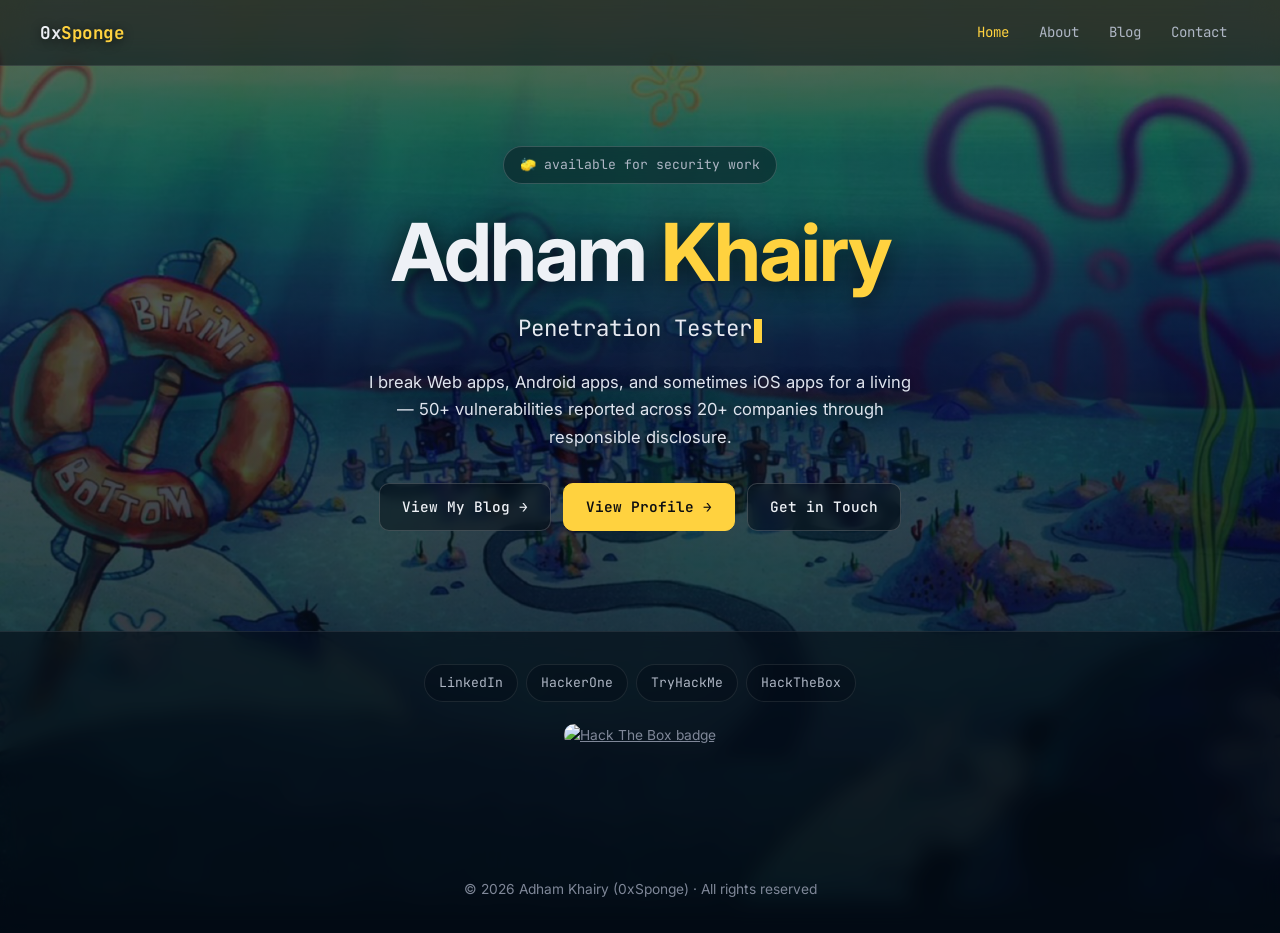
==== commit abad3963: "Fix capitalization and remove duplicate link Corrected capitalization in description and removed dup" ====
--- a/index.html
+++ b/index.html
@@ -34,8 +34,9 @@
         <div class="type-line">
             <span data-type='["Penetration Tester","Bug Bounty Hunter","0xSponge"]'></span><span class="cursor"></span>
         </div>
-        <p class="sub">I break web apps, Android apps, and iOS apps for a living — 50+ vulnerabilities reported across 20+ companies through responsible disclosure.</p>
+        <p class="sub">I break Web apps, Android apps, and sometimes iOS apps for a living — 50+ vulnerabilities reported across 20+ companies through responsible disclosure.</p>
         <div class="hero-actions">
+            <a class="btn btn-ghost" href="blog.html">View My Blog →</a>
             <a class="btn btn-primary" href="about.html">View Profile →</a>
             <a class="btn btn-ghost" href="contact.html">Get in Touch</a>
         </div>
@@ -44,9 +45,9 @@
     <footer class="site-footer">
         <div class="socials">
             <a href="https://www.linkedin.com/in/adham-khairy-985834323/" target="_blank" rel="noopener" aria-label="LinkedIn profile">LinkedIn</a>
+            <a href="https://hackerone.com/0xadham?type=user" target="_blank" rel="noopener" aria-label="HackerOne profile">HackerOne</a>
             <a href="https://tryhackme.com/p/0xAdham" target="_blank" rel="noopener" aria-label="TryHackMe profile">TryHackMe</a>
             <a href="https://app.hackthebox.com/users/2482072" target="_blank" rel="noopener" aria-label="Hack The Box profile">HackTheBox</a>
-            <a href="https://hackerone.com/0xadham?type=user" target="_blank" rel="noopener" aria-label="HackerOne profile">HackerOne</a>
         </div>
         <div class="badge-row">
             <a href="https://app.hackthebox.com/users/2482072" target="_blank" rel="noopener">
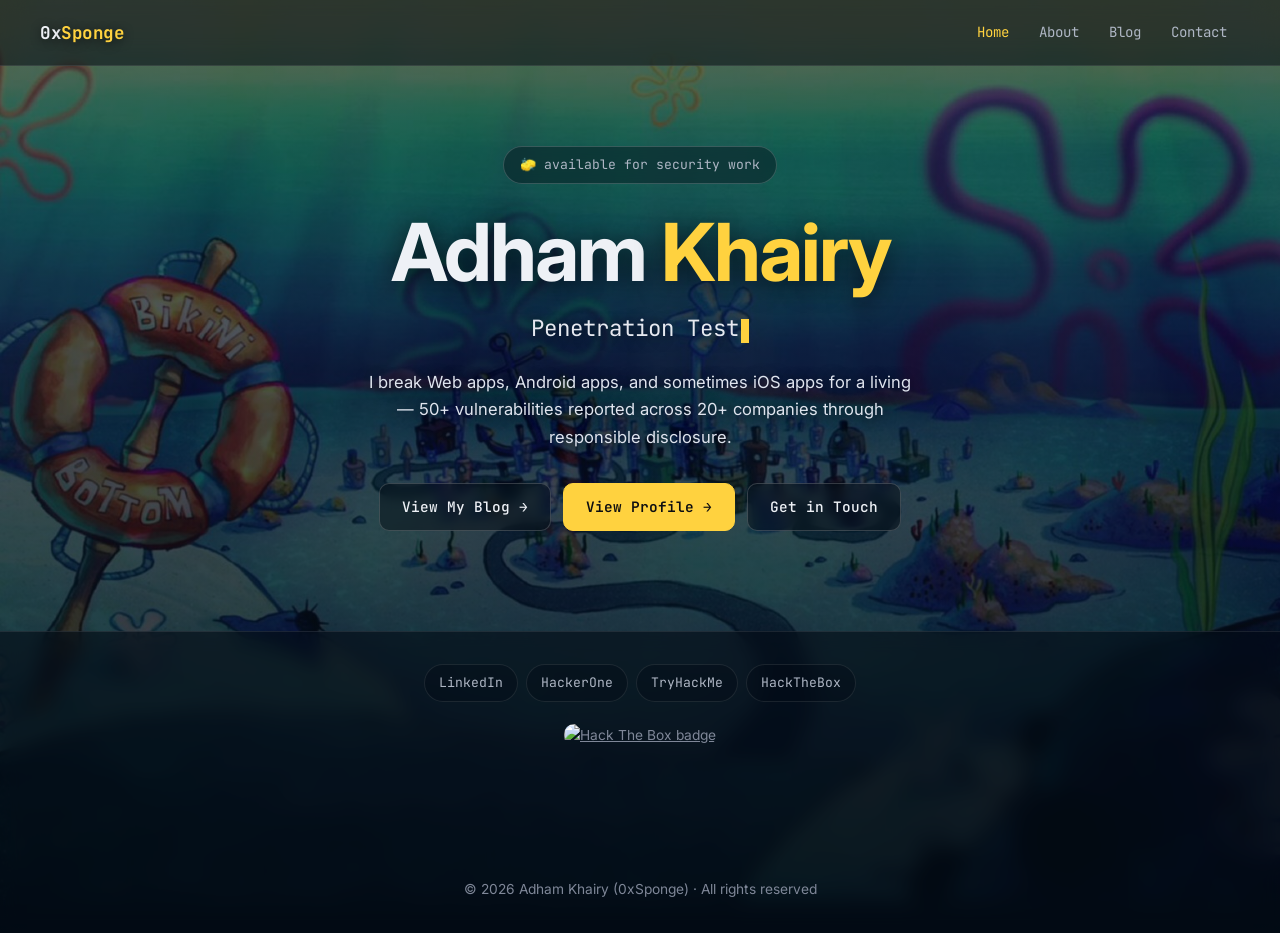
==== commit c3bf21dc: "fix: broken links, markup nesting, oversized background - contact: Discord "0xspongee" was an <a hre" ====
--- a/index.html
+++ b/index.html
@@ -44,7 +44,7 @@
 
     <footer class="site-footer">
         <div class="socials">
-            <a href="https://www.linkedin.com/in/adham-khairy-985834323/" target="_blank" rel="noopener" aria-label="LinkedIn profile">LinkedIn</a>
+            <a href="https://www.linkedin.com/in/0xsponge/" target="_blank" rel="noopener" aria-label="LinkedIn profile">LinkedIn</a>
             <a href="https://hackerone.com/0xadham?type=user" target="_blank" rel="noopener" aria-label="HackerOne profile">HackerOne</a>
             <a href="https://tryhackme.com/p/0xAdham" target="_blank" rel="noopener" aria-label="TryHackMe profile">TryHackMe</a>
             <a href="https://app.hackthebox.com/users/2482072" target="_blank" rel="noopener" aria-label="Hack The Box profile">HackTheBox</a>
--- a/style.css
+++ b/style.css
@@ -1,6 +1,6 @@
 /* ============================================================
    0xSponge — Bikini Bottom photo background + dark glass
-   drop your image at  assets/bikini-bottom.jpg
+   background photo lives at repo root: bikini-bottom.jpg
    ============================================================ */
 
 :root {
@@ -456,7 +456,9 @@
 .contact-card:hover { border-color: var(--border-2); transform: translateY(-3px); }
 .contact-card .ic { font-size: 1.7rem; margin-bottom: 10px; }
 .contact-card h3 { font-size: 1.02rem; margin-bottom: 7px; }
-.contact-card a { font-family: var(--mono); font-size: 0.85rem; color: var(--accent); text-decoration: none; word-break: break-word; }
+.contact-card a,
+.contact-card .handle { font-family: var(--mono); font-size: 0.85rem; color: var(--accent); text-decoration: none; word-break: break-word; }
+.contact-card .handle { display: inline-block; cursor: text; -webkit-user-select: all; user-select: all; }
 .contact-card a:hover { text-decoration: underline; }
 .contact-card .note { color: var(--faint); font-size: 0.78rem; margin-top: 7px; }
 
@@ -506,6 +508,9 @@
    RESPONSIVE
    ============================================================ */
 @media (max-width: 720px) {
+    /* fixed attachment janks on iOS/Android; let it scroll instead */
+    body { background-attachment: scroll, scroll, scroll; }
+
     .stats { grid-template-columns: repeat(2, 1fr); }
     .site-header { padding: 12px 16px; }
     .tl-top { flex-direction: column; }
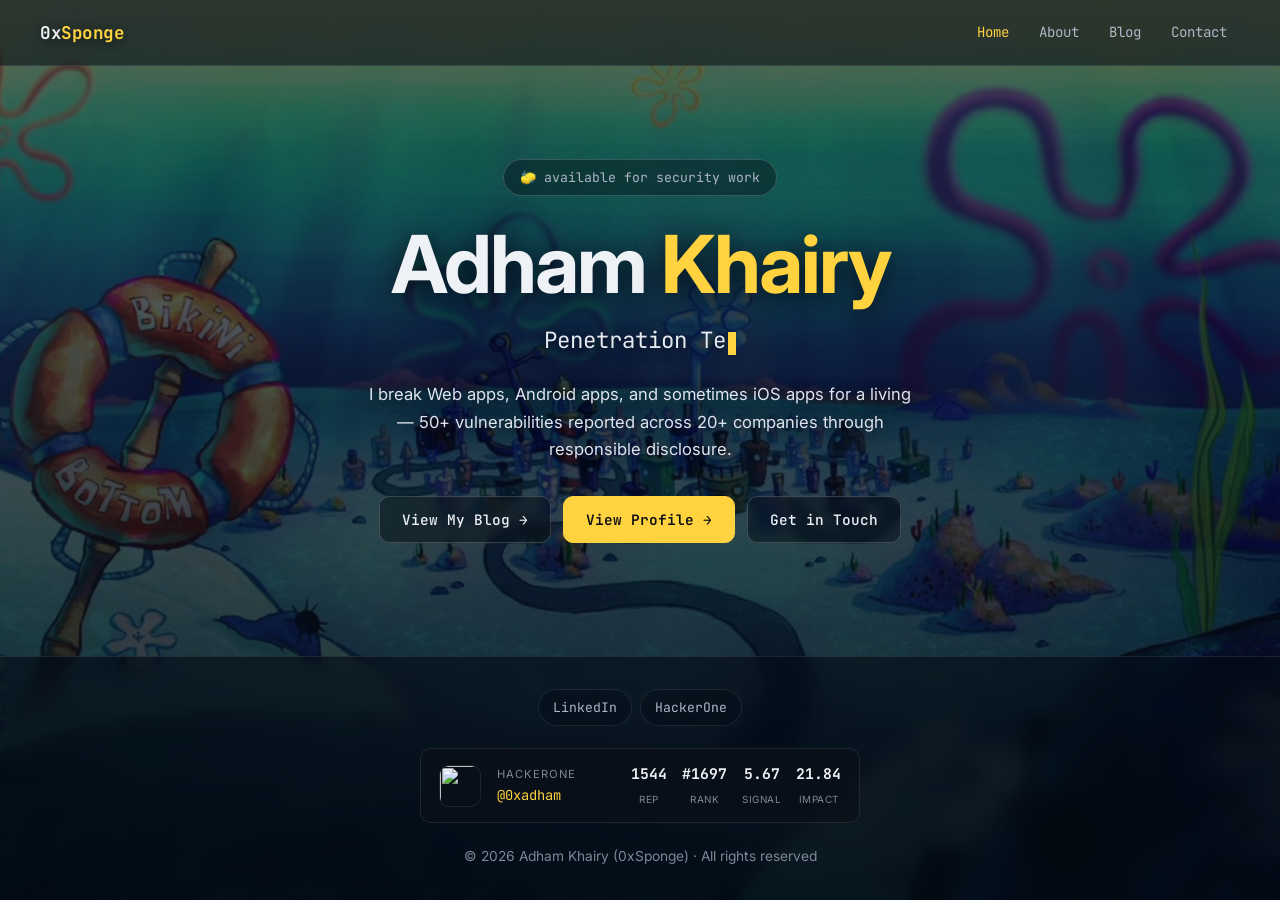
==== commit 671727ea: "feat: self-host writeups, swap THM/HTB badges for HackerOne Blog was fetching the Medium RSS in the " ====
--- a/index.html
+++ b/index.html
@@ -46,14 +46,10 @@
         <div class="socials">
             <a href="https://www.linkedin.com/in/0xsponge/" target="_blank" rel="noopener" aria-label="LinkedIn profile">LinkedIn</a>
             <a href="https://hackerone.com/0xadham?type=user" target="_blank" rel="noopener" aria-label="HackerOne profile">HackerOne</a>
-            <a href="https://tryhackme.com/p/0xAdham" target="_blank" rel="noopener" aria-label="TryHackMe profile">TryHackMe</a>
-            <a href="https://app.hackthebox.com/users/2482072" target="_blank" rel="noopener" aria-label="Hack The Box profile">HackTheBox</a>
         </div>
         <div class="badge-row">
-            <a href="https://app.hackthebox.com/users/2482072" target="_blank" rel="noopener">
-                <img src="https://www.hackthebox.com/badge/image/2482072" alt="Hack The Box badge">
-            </a>
-            <iframe src="https://tryhackme.com/api/v2/badges/public-profile?userPublicId=3584664" title="TryHackMe badge" scrolling="no"></iframe>
+            <!-- filled by app.js from data/hackerone.json, refreshed daily by CI -->
+            <a class="h1-badge" id="h1-badge" href="https://hackerone.com/0xadham?type=user" target="_blank" rel="noopener" hidden></a>
         </div>
         <p style="margin-top:22px;">© 2026 Adham Khairy (0xSponge) · All rights reserved</p>
     </footer>
--- a/style.css
+++ b/style.css
@@ -439,6 +439,115 @@
 .error-state a { color: var(--accent); }
 
 /* ============================================================
+   POST (mirrored writeup)
+   ============================================================ */
+.back-link { font-family: var(--mono); font-size: 0.8rem; color: var(--muted); text-decoration: none; display: inline-block; margin-bottom: 18px; }
+.back-link:hover { color: var(--accent); }
+
+.post {
+    background: var(--glass);
+    border: 1px solid var(--border);
+    border-radius: var(--radius);
+    padding: 30px;
+    backdrop-filter: blur(10px);
+    -webkit-backdrop-filter: blur(10px);
+    box-shadow: 0 14px 40px -18px rgba(0, 0, 0, 0.7);
+}
+.post-title { font-size: 1.85rem; line-height: 1.25; letter-spacing: -0.5px; }
+.post-meta {
+    display: flex; align-items: center; gap: 9px; flex-wrap: wrap;
+    font-family: var(--mono); font-size: 0.78rem; color: var(--faint);
+    margin-top: 12px; padding-bottom: 20px; border-bottom: 1px solid var(--border);
+}
+
+.post-body { margin-top: 24px; }
+.post-body > :first-child { margin-top: 0; }
+.post-body p { margin: 0 0 17px; color: #dfe4ec; }
+.post-body h2, .post-body h3, .post-body h4 { margin: 32px 0 12px; line-height: 1.3; }
+.post-body h2 { font-size: 1.34rem; }
+.post-body h3 { font-size: 1.16rem; }
+.post-body h4 { font-size: 1.02rem; color: var(--muted); }
+.post-body a { color: var(--accent); text-decoration: underline; text-decoration-color: rgba(255, 210, 63, 0.4); }
+.post-body strong { color: var(--text); }
+.post-body ul, .post-body ol { margin: 0 0 17px; padding-left: 24px; color: #dfe4ec; }
+.post-body li { margin-bottom: 7px; }
+.post-body hr { border: none; border-top: 1px solid var(--border); margin: 30px 0; }
+
+.post-body pre {
+    font-family: var(--mono);
+    font-size: 0.82rem;
+    line-height: 1.6;
+    background: rgba(2, 8, 15, 0.72);
+    border: 1px solid var(--border);
+    border-radius: 10px;
+    padding: 14px 16px;
+    margin: 0 0 17px;
+    overflow-x: auto;
+    white-space: pre-wrap;
+    word-break: break-word;
+    color: #e6ebf3;
+}
+.post-body code { font-family: var(--mono); font-size: 0.86em; }
+.post-body p > code {
+    background: rgba(2, 8, 15, 0.6);
+    border: 1px solid var(--border);
+    border-radius: 5px;
+    padding: 1px 5px;
+}
+.post-body blockquote {
+    margin: 0 0 17px;
+    padding: 2px 0 2px 16px;
+    border-left: 3px solid var(--accent-dim);
+    color: var(--muted);
+}
+.post-body blockquote p:last-child { margin-bottom: 0; }
+
+.post-body figure { margin: 0 0 20px; }
+.post-body img { max-width: 100%; height: auto; display: block; border-radius: 10px; border: 1px solid var(--border); }
+.post-body figcaption { font-size: 0.78rem; color: var(--faint); text-align: center; margin-top: 8px; }
+
+.post-body table { width: 100%; border-collapse: collapse; margin: 0 0 17px; font-size: 0.88rem; }
+.post-body th, .post-body td { border: 1px solid var(--border); padding: 8px 11px; text-align: left; }
+.post-body th { background: var(--glass-2); }
+
+.post-origin {
+    margin-top: 30px; padding-top: 18px; border-top: 1px solid var(--border);
+    font-family: var(--mono); font-size: 0.78rem; color: var(--faint);
+}
+.post-origin a { color: var(--accent); text-decoration: none; }
+
+/* ============================================================
+   HACKERONE BADGE
+   HackerOne ships no embed of its own; the figures come from
+   data/hackerone.json, refreshed daily by CI.
+   ============================================================ */
+.h1-badge {
+    display: flex;
+    align-items: center;
+    gap: 16px;
+    width: 440px;
+    max-width: 100%;
+    padding: 13px 18px;
+    text-align: left;
+    text-decoration: none;
+    background: var(--glass);
+    border: 1px solid var(--border);
+    border-radius: 10px;
+    backdrop-filter: blur(10px);
+    -webkit-backdrop-filter: blur(10px);
+    transition: border-color 0.15s ease, transform 0.15s ease;
+}
+.h1-badge:hover { border-color: var(--border-2); transform: translateY(-2px); }
+.h1-badge img { width: 42px; height: 42px; border-radius: 50%; flex-shrink: 0; border: 1px solid var(--border); }
+.h1-badge .who { flex-grow: 1; min-width: 0; white-space: nowrap; }
+.h1-badge .handle { font-family: var(--mono); font-size: 0.86rem; color: var(--accent); }
+.h1-badge .plat { font-size: 0.7rem; color: var(--faint); text-transform: uppercase; letter-spacing: 1px; }
+.h1-badge .figs { display: flex; gap: 15px; flex-shrink: 0; }
+.h1-badge .fig { text-align: center; }
+.h1-badge .fig b { display: block; font-family: var(--mono); font-size: 0.92rem; color: var(--text); font-weight: 700; }
+.h1-badge .fig span { font-size: 0.62rem; color: var(--faint); text-transform: uppercase; letter-spacing: 0.5px; }
+
+/* ============================================================
    CONTACT
    ============================================================ */
 .contact-grid { display: grid; grid-template-columns: repeat(auto-fit, minmax(230px, 1fr)); gap: 12px; }
@@ -508,11 +617,12 @@
    RESPONSIVE
    ============================================================ */
 @media (max-width: 720px) {
-    /* fixed attachment janks on iOS/Android; let it scroll instead */
-    body { background-attachment: scroll, scroll, scroll; }
-
     .stats { grid-template-columns: repeat(2, 1fr); }
     .site-header { padding: 12px 16px; }
     .tl-top { flex-direction: column; }
+    .post { padding: 20px 17px; }
+    .post-title { font-size: 1.45rem; }
+    .h1-badge { flex-wrap: wrap; justify-content: center; text-align: center; }
+    .h1-badge .who { flex-basis: 100%; text-align: center; }
     body { background-attachment: scroll; }
 }
